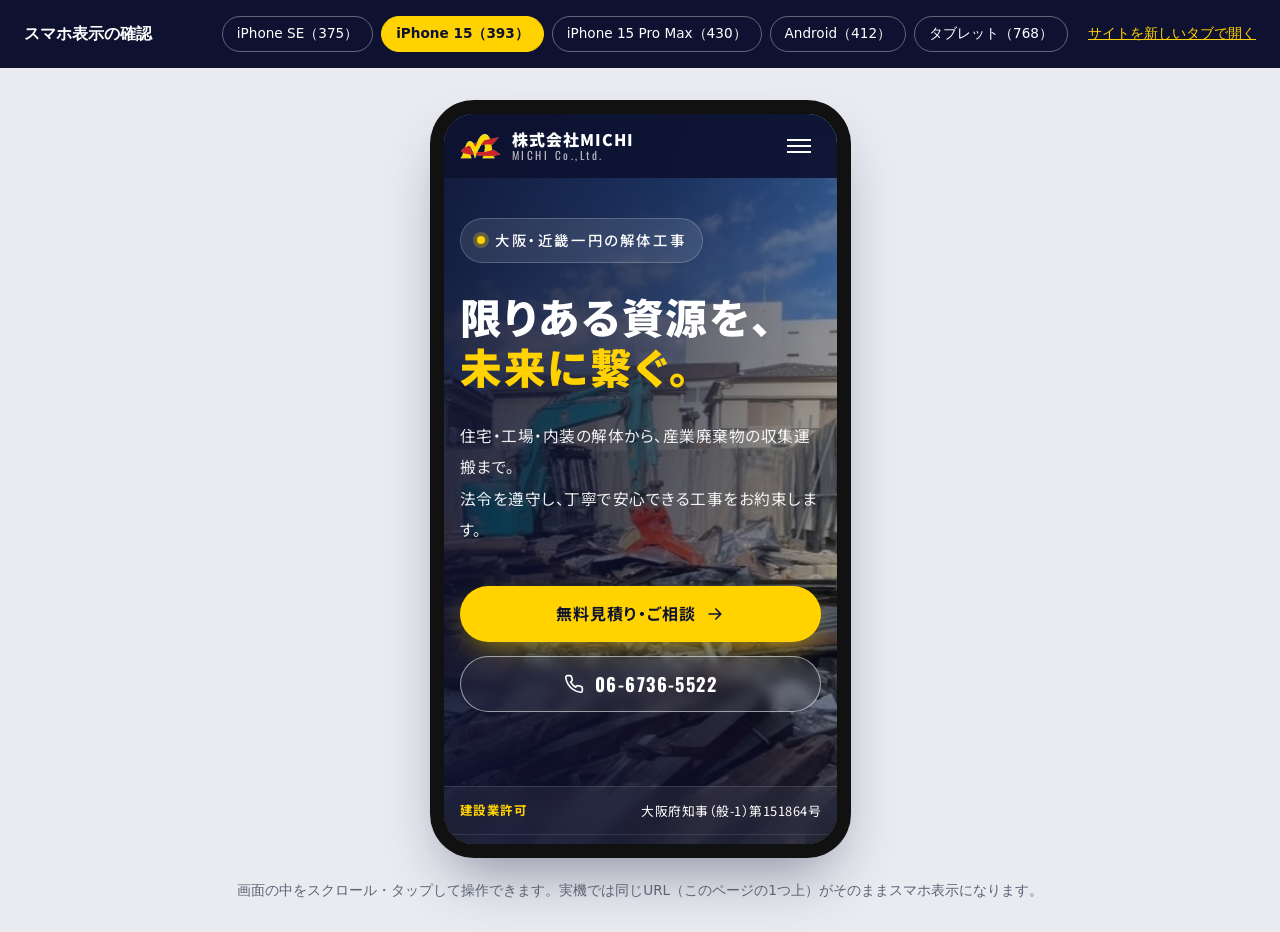
==== preview/index.html @ c68428d9 "ヒーローの説明文を2行に固定し、スマホ表示の確認ページを追加 Co-Authored-By: Claude Opus 5.5 <noreply@anthropic.com>" ====
<!DOCTYPE html>
<html lang="ja">
<head>
<meta charset="UTF-8">
<meta name="viewport" content="width=device-width, initial-scale=1">
<meta name="robots" content="noindex">
<title>スマホ表示の確認｜株式会社MICHI</title>
<!-- 確認用のページ。本番（Xサーバー）には上げない -->
<style>
  :root { --bg: #e9ebf1; --ink: #0e1230; --yellow: #ffd200; }
  * { box-sizing: border-box; }
  body { margin: 0; font-family: "Noto Sans JP", system-ui, sans-serif; background: var(--bg); color: var(--ink); }
  header { display: flex; flex-wrap: wrap; align-items: center; gap: 12px 20px; padding: 16px 24px; background: var(--ink); color: #fff; }
  h1 { font-size: 1rem; margin: 0 auto 0 0; }
  .sizes { display: flex; flex-wrap: wrap; gap: 8px; }
  .sizes button { font: inherit; font-size: .85rem; padding: 8px 14px; border-radius: 999px; border: 1px solid rgba(255,255,255,.35); background: transparent; color: #fff; cursor: pointer; }
  .sizes button[aria-pressed="true"] { background: var(--yellow); color: var(--ink); border-color: var(--yellow); font-weight: 700; }
  header a { color: var(--yellow); font-size: .85rem; }
  main { display: flex; justify-content: center; padding: 32px 16px 48px; }
  .phone { background: #111; padding: 14px; border-radius: 44px; box-shadow: 0 30px 60px -20px rgba(14,18,48,.45); }
  .phone iframe { display: block; border: 0; border-radius: 30px; background: #fff; transition: width .3s, height .3s; }
  .note { text-align: center; font-size: .85rem; color: #5d6275; margin: -24px 16px 32px; }
</style>
</head>
<body>
<header>
  <h1>スマホ表示の確認</h1>
  <div class="sizes" role="group" aria-label="画面サイズ">
    <button data-w="375" data-h="667">iPhone SE（375）</button>
    <button data-w="393" data-h="852" aria-pressed="true">iPhone 15（393）</button>
    <button data-w="430" data-h="932">iPhone 15 Pro Max（430）</button>
    <button data-w="412" data-h="915">Android（412）</button>
    <button data-w="768" data-h="1024">タブレット（768）</button>
  </div>
  <a href="../" target="_blank" rel="noopener">サイトを新しいタブで開く</a>
</header>
<main>
  <div class="phone"><iframe id="frame" src="../" title="スマホ表示" width="393" height="852"></iframe></div>
</main>
<p class="note">画面の中をスクロール・タップして操作できます。実機では同じURL（このページの1つ上）がそのままスマホ表示になります。</p>
<script>
  const frame = document.getElementById('frame');
  const buttons = document.querySelectorAll('.sizes button');
  const fit = (w, h) => {
    // 画面が低いPCでは高さを縮めて収める（幅はそのまま＝スマホの見え方は変わらない）
    const maxH = Math.max(480, window.innerHeight - 170);
    frame.width = w;
    frame.height = Math.min(h, maxH);
  };
  buttons.forEach((b) => b.addEventListener('click', () => {
    buttons.forEach((x) => x.setAttribute('aria-pressed', String(x === b)));
    fit(+b.dataset.w, +b.dataset.h);
  }));
  fit(393, 852);
</script>
</body>
</html>
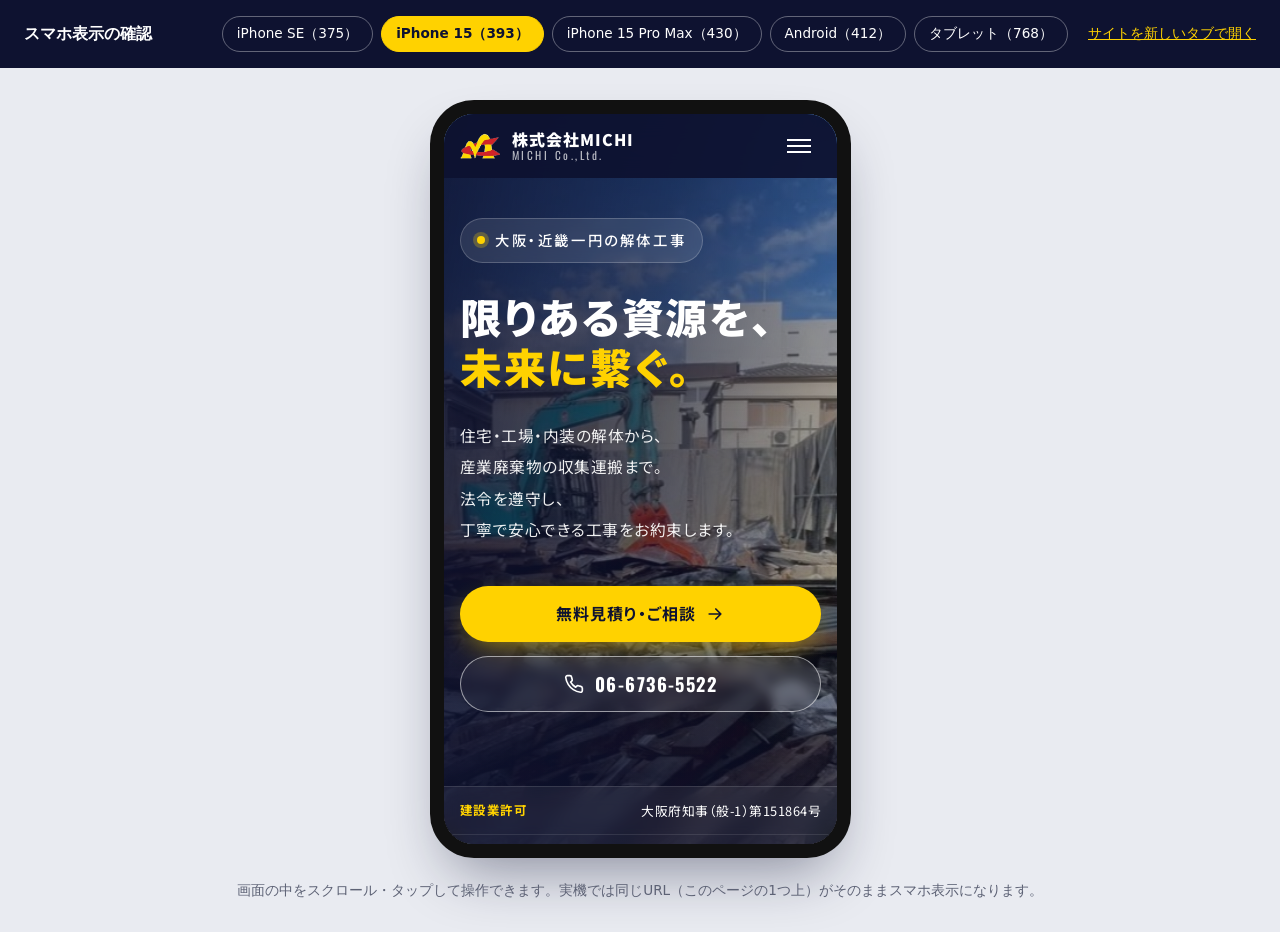
==== commit b1a95b32: "スマホでは確認用の枠を出さない・共有用画像とアイコンを追加 Co-Authored-By: Claude Opus 5.5 <noreply@anthropic.com>" ====
--- a/preview/index.html
+++ b/preview/index.html
@@ -6,6 +6,10 @@
 <meta name="robots" content="noindex">
 <title>スマホ表示の確認｜株式会社MICHI</title>
 <!-- 確認用のページ。本番（Xサーバー）には上げない -->
+<script>
+  // スマホ・タブレットで開いたときは、確認用の枠を出さずにサイトをそのまま表示する
+  if (window.matchMedia('(max-width: 820px)').matches) location.replace('../');
+</script>
 <style>
   :root { --bg: #e9ebf1; --ink: #0e1230; --yellow: #ffd200; }
   * { box-sizing: border-box; }
